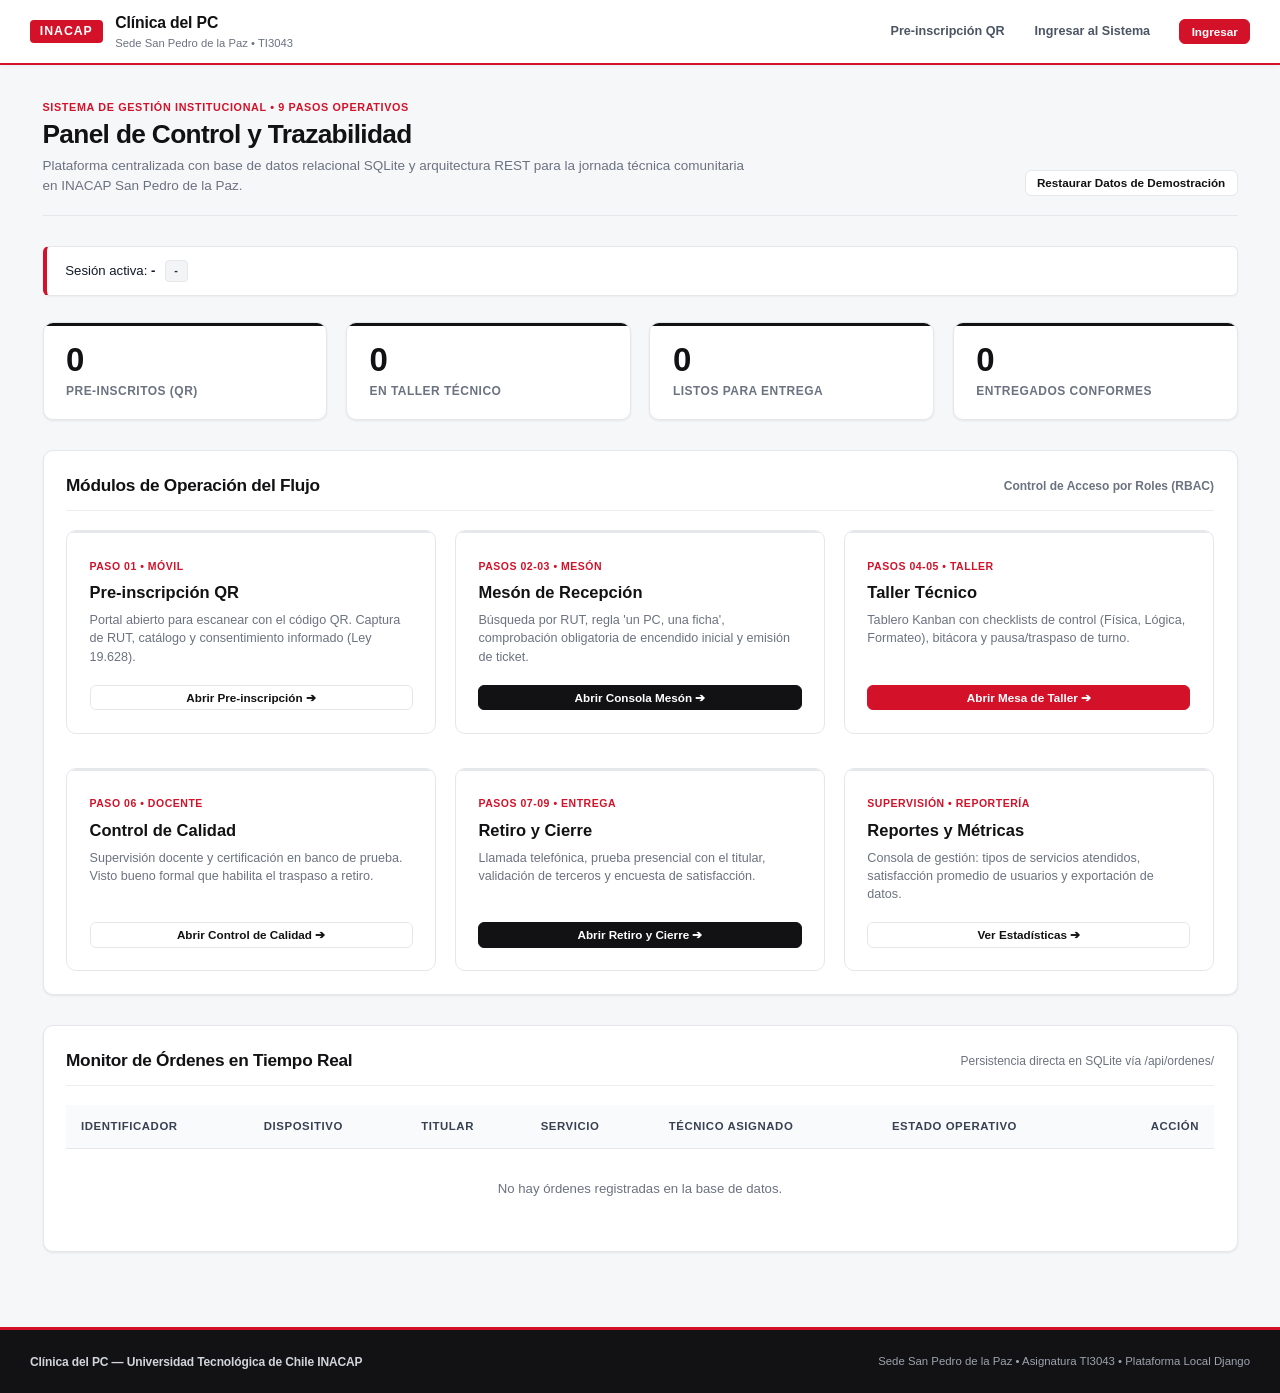
==== templates/index.html @ ba290621 "feat: commit inicial del proyecto Clinica del PC Django" ====
<!DOCTYPE html>
<html lang="es">
<head>
  <meta charset="UTF-8">
  <meta name="viewport" content="width=device-width, initial-scale=1.0">
  <title>Panel de Control — Clínica del PC INACAP</title>
  <link rel="stylesheet" href="/static/css/main.css">
  <link rel="stylesheet" href="/static/css/components.css">
</head>
<body>

  <div id="nav-placeholder"></div>

  <main class="main-content">
    <!-- Encabezado con información del sistema -->
    <div class="page-header">
      <div>
        <div class="step-indicator">Sistema de Gestión Institucional • 9 Pasos Operativos</div>
        <h1 class="page-title">
          Panel de Control y Trazabilidad
        </h1>
        <p class="page-subtitle">
          Plataforma centralizada con base de datos relacional SQLite y arquitectura REST para la jornada técnica comunitaria en INACAP San Pedro de la Paz.
        </p>
      </div>
      <div style="display: flex; gap: 0.65rem; align-items: center;">
        <button class="btn btn-outline btn-sm" onclick="restaurarDatosSemilla()">
          Restaurar Datos de Demostración
        </button>
      </div>
    </div>

    <!-- Banner informativo del perfil conectado -->
    <div id="banner-perfil" style="background: #FFFFFF; border: 1px solid var(--border-card); border-left: 4px solid var(--inacap-rojo); border-radius: var(--radius-sm); padding: 0.85rem 1.25rem; margin-bottom: 1.75rem; display: flex; justify-content: space-between; align-items: center; flex-wrap: wrap; gap: 0.75rem; box-shadow: var(--shadow-subtle);">
      <div style="font-size: 0.88rem; color: var(--text-main);">
        <span>Sesión activa: <strong id="perfil-nombre">-</strong></span>
        <span class="badge" id="perfil-rol-badge" style="margin-left: 0.4rem; text-transform: uppercase; font-size: 0.72rem; letter-spacing: 0.04em;">-</span>
      </div>
      <div style="font-size: 0.82rem; color: var(--gris-medio);" id="perfil-alcance">
        <!-- Detalle dinámico -->
      </div>
    </div>

    <!-- Indicadores Principales en Tiempo Real desde SQLite -->
    <div class="grid-4" id="stats-container">
      <div class="stat-card">
        <div>
          <div class="stat-val" id="stat-pre">0</div>
          <div class="stat-label">Pre-inscritos (QR)</div>
        </div>
      </div>
      <div class="stat-card">
        <div>
          <div class="stat-val" id="stat-tal">0</div>
          <div class="stat-label">En Taller Técnico</div>
        </div>
      </div>
      <div class="stat-card">
        <div>
          <div class="stat-val" id="stat-lis">0</div>
          <div class="stat-label">Listos para Entrega</div>
        </div>
      </div>
      <div class="stat-card">
        <div>
          <div class="stat-val" id="stat-ent">0</div>
          <div class="stat-label">Entregados Conformes</div>
        </div>
      </div>
    </div>

    <!-- Módulos de Operación Filtrados por Perfil -->
    <div class="card" style="margin-top: 2rem;">
      <div class="card-header">
        <h2 class="card-title">Módulos de Operación del Flujo</h2>
        <span style="font-size: 0.8rem; color: var(--gris-medio); font-weight: 600;">Control de Acceso por Roles (RBAC)</span>
      </div>
      
      <div class="grid-3" id="modulos-grid">
        <!-- 1. Propietario (Público) -->
        <div class="card-modulo" id="mod-pre">
          <div>
            <span class="modulo-paso-badge">Paso 01 • Móvil</span>
            <h3 style="font-size: 1.1rem; font-weight: 800; color: var(--inacap-negro); margin-bottom: 0.4rem;">Pre-inscripción QR</h3>
            <p style="font-size: 0.84rem; color: var(--gris-medio); margin-bottom: 1.25rem; line-height: 1.45;">Portal abierto para escanear con el código QR. Captura de RUT, catálogo y consentimiento informado (Ley 19.628).</p>
          </div>
          <a href="/preinscripcion/" class="btn btn-outline btn-sm btn-block">Abrir Pre-inscripción ➔</a>
        </div>

        <!-- 2. Mesón de Recepción -->
        <div class="card-modulo" id="mod-rec">
          <div>
            <span class="modulo-paso-badge">Pasos 02-03 • Mesón</span>
            <h3 style="font-size: 1.1rem; font-weight: 800; color: var(--inacap-negro); margin-bottom: 0.4rem;">Mesón de Recepción</h3>
            <p style="font-size: 0.84rem; color: var(--gris-medio); margin-bottom: 1.25rem; line-height: 1.45;">Búsqueda por RUT, regla 'un PC, una ficha', comprobación obligatoria de encendido inicial y emisión de ticket.</p>
          </div>
          <div id="btn-container-rec">
            <a href="/recepcion/" class="btn btn-secondary btn-sm btn-block">Abrir Consola Mesón ➔</a>
          </div>
        </div>

        <!-- 3. Taller Técnico -->
        <div class="card-modulo" id="mod-tal">
          <div>
            <span class="modulo-paso-badge">Pasos 04-05 • Taller</span>
            <h3 style="font-size: 1.1rem; font-weight: 800; color: var(--inacap-negro); margin-bottom: 0.4rem;">Taller Técnico</h3>
            <p style="font-size: 0.84rem; color: var(--gris-medio); margin-bottom: 1.25rem; line-height: 1.45;">Tablero Kanban con checklists de control (Física, Lógica, Formateo), bitácora y pausa/traspaso de turno.</p>
          </div>
          <div id="btn-container-tal">
            <a href="/taller/" class="btn btn-primary btn-sm btn-block">Abrir Mesa de Taller ➔</a>
          </div>
        </div>

        <!-- 4. V°B° Calidad -->
        <div class="card-modulo" id="mod-qc" style="margin-top: 1rem;">
          <div>
            <span class="modulo-paso-badge">Paso 06 • Docente</span>
            <h3 style="font-size: 1.1rem; font-weight: 800; color: var(--inacap-negro); margin-bottom: 0.4rem;">Control de Calidad</h3>
            <p style="font-size: 0.84rem; color: var(--gris-medio); margin-bottom: 1.25rem; line-height: 1.45;">Supervisión docente y certificación en banco de prueba. Visto bueno formal que habilita el traspaso a retiro.</p>
          </div>
          <div id="btn-container-qc">
            <a href="/control-calidad/" class="btn btn-outline btn-sm btn-block">Abrir Control de Calidad ➔</a>
          </div>
        </div>

        <!-- 5. Retiro y Cierre -->
        <div class="card-modulo" id="mod-ent" style="margin-top: 1rem;">
          <div>
            <span class="modulo-paso-badge">Pasos 07-09 • Entrega</span>
            <h3 style="font-size: 1.1rem; font-weight: 800; color: var(--inacap-negro); margin-bottom: 0.4rem;">Retiro y Cierre</h3>
            <p style="font-size: 0.84rem; color: var(--gris-medio); margin-bottom: 1.25rem; line-height: 1.45;">Llamada telefónica, prueba presencial con el titular, validación de terceros y encuesta de satisfacción.</p>
          </div>
          <div id="btn-container-ent">
            <a href="/entrega/" class="btn btn-secondary btn-sm btn-block">Abrir Retiro y Cierre ➔</a>
          </div>
        </div>

        <!-- 6. Métricas -->
        <div class="card-modulo" id="mod-met" style="margin-top: 1rem;">
          <div>
            <span class="modulo-paso-badge">Supervisión • Reportería</span>
            <h3 style="font-size: 1.1rem; font-weight: 800; color: var(--inacap-negro); margin-bottom: 0.4rem;">Reportes y Métricas</h3>
            <p style="font-size: 0.84rem; color: var(--gris-medio); margin-bottom: 1.25rem; line-height: 1.45;">Consola de gestión: tipos de servicios atendidos, satisfacción promedio de usuarios y exportación de datos.</p>
          </div>
          <div id="btn-container-met">
            <a href="/metricas/" class="btn btn-outline btn-sm btn-block">Ver Estadísticas ➔</a>
          </div>
        </div>
      </div>
    </div>

    <!-- Monitor de Órdenes en Tiempo Real -->
    <div class="card" style="margin-top: 2rem;">
      <div class="card-header">
        <h2 class="card-title">Monitor de Órdenes en Tiempo Real</h2>
        <span style="font-size: 0.8rem; color: var(--gris-medio); font-weight: 500;">Persistencia directa en SQLite vía /api/ordenes/</span>
      </div>
      <div class="table-responsive">
        <table class="table">
          <thead>
            <tr>
              <th>Identificador</th>
              <th>Dispositivo</th>
              <th>Titular</th>
              <th>Servicio</th>
              <th>Técnico Asignado</th>
              <th>Estado Operativo</th>
              <th style="text-align: right;">Acción</th>
            </tr>
          </thead>
          <tbody id="ordenes-tbody">
            <tr>
              <td colspan="7" style="text-align:center; padding: 2rem; color: var(--gris-medio);">Cargando órdenes desde la base de datos...</td>
            </tr>
          </tbody>
        </table>
      </div>
    </div>
  </main>

  <div id="footer-placeholder"></div>

  <!-- Scripts del sistema -->
  <script src="/static/js/api_cliente.js"></script>
  <script src="/static/js/app.js"></script>
  <script>
    document.getElementById('nav-placeholder').innerHTML = AppUtils.renderHeader('dashboard');
    document.getElementById('footer-placeholder').innerHTML = AppUtils.renderFooter();

    function aplicarPermisosVisualesEnDashboard(usuario) {
      if (!usuario) return;
      const rol = usuario.rol;

      document.getElementById('perfil-nombre').textContent = usuario.nombre_completo || usuario.nombre_usuario;
      document.getElementById('perfil-rol-badge').textContent = rol;

      const descripcionesAlcance = {
        'admin': 'Acceso Total: Puedes operar y supervisar todos los módulos del sistema.',
        'docente': 'Acceso Docente: Autorizado para Control de Calidad (V°B°), Métricas y Supervisión de Taller.',
        'recepcion': 'Acceso Mesón: Autorizado para Admisión (Pasos 2-3) y Entrega Conforme (Pasos 7-9).',
        'tecnico': 'Acceso Técnico: Autorizado para Mesa de Taller, Checklists y Bitácora (Pasos 4-5).'
      };
      document.getElementById('perfil-alcance').textContent = descripcionesAlcance[rol] || '';

      if (rol !== 'admin') {
        if (rol === 'recepcion') {
          bloquearModulo('mod-tal', 'btn-container-tal', 'Requiere Rol Técnico / Docente');
          bloquearModulo('mod-qc', 'btn-container-qc', 'Requiere Rol Docente');
          bloquearModulo('mod-met', 'btn-container-met', 'Requiere Rol Docente');
        } else if (rol === 'docente') {
          bloquearModulo('mod-rec', 'btn-container-rec', 'Exclusivo Mesón de Recepción');
          bloquearModulo('mod-ent', 'btn-container-ent', 'Exclusivo Mesón de Recepción');
        }
      }
    }

    function bloquearModulo(cardId, btnContainerId, textoMotivo) {
      const card = document.getElementById(cardId);
      const container = document.getElementById(btnContainerId);
      if (card) card.classList.add('bloqueado');
      if (container) {
        container.innerHTML = `<button class="btn btn-sm btn-block" disabled style="background:#EEEEF1; color:#9CA3AF; border-color:#E5E7EB; cursor:not-allowed;">${textoMotivo}</button>`;
      }
    }

    async function renderDashboard() {
      try {
        const usuarioSesion = AppUtils.getUsuarioEnSesion();
        if (usuarioSesion) {
          aplicarPermisosVisualesEnDashboard(usuarioSesion);
        } else {
          const res = await ClinicaAPI.getUsuarioActual();
          if (res.autenticado) {
            AppUtils.guardarUsuarioEnSesion(res.usuario);
            aplicarPermisosVisualesEnDashboard(res.usuario);
          }
        }

        const metricas = await ClinicaAPI.getMetricas();
        document.getElementById('stat-pre').textContent = metricas.preinscrito || 0;
        document.getElementById('stat-tal').textContent = metricas.enTaller || 0;
        document.getElementById('stat-lis').textContent = metricas.listo || 0;
        document.getElementById('stat-ent').textContent = metricas.entregado || 0;

        const ordenes = await ClinicaAPI.getOrdenes();
        const tbody = document.getElementById('ordenes-tbody');
        tbody.innerHTML = '';

        if (!ordenes || ordenes.length === 0) {
          tbody.innerHTML = '<tr><td colspan="7" style="text-align:center; color:var(--gris-medio); padding:2rem 0;">No hay órdenes registradas en la base de datos.</td></tr>';
          return;
        }

        const usuario = AppUtils.getUsuarioEnSesion();
        const rol = usuario ? usuario.rol : 'publico';

        ordenes.forEach(o => {
          const tr = document.createElement('tr');
          const urlGestionar = getRedirectUrlPorRol(o.estado, rol);

          tr.innerHTML = `
            <td><span class="kanban-code">${o.etiquetaTaller || ('#' + o.idOrden)}</span></td>
            <td><strong>${o.dispositivo.tipo || 'Equipo'}</strong> ${o.dispositivo.marca || ''} <span style="color:var(--gris-medio);">${o.dispositivo.modelo || ''}</span></td>
            <td>${o.propietario.nombre || 'Sin registrar'}<br><small style="color:var(--gris-medio);">${o.propietario.telefono || ''}</small></td>
            <td><span style="font-weight:700;">${o.tipoServicio}</span></td>
            <td>${o.tecnicoAsignado || '<em style="color:var(--gris-medio);">Por asignar</em>'}</td>
            <td>${AppUtils.getStatusBadge(o.estado)}</td>
            <td style="text-align: right;">
              <a href="${urlGestionar}" class="btn btn-outline btn-sm">Abrir ➔</a>
            </td>
          `;
          tbody.appendChild(tr);
        });
      } catch (error) {
        console.error('Error al cargar dashboard:', error);
      }
    }

    function getRedirectUrlPorRol(estado, rol) {
      if (rol === 'admin') {
        if (estado === 'Preinscrito') return '/recepcion/';
        if (['Recepcionado', 'En Taller', 'Pausado'].includes(estado)) return '/taller/';
        if (estado === 'Listo para Entrega') return '/control-calidad/';
        return '/entrega/';
      } else if (rol === 'docente') {
        if (estado === 'Listo para Entrega' || estado === 'En Taller') return '/control-calidad/';
        return '/taller/';
      } else if (rol === 'recepcion') {
        if (estado === 'Listo para Entrega' || estado === 'Entregado Conforme') return '/entrega/';
        return '/recepcion/';
      }
      return '/taller/';
    }

    async function restaurarDatosSemilla() {
      if (confirm('¿Deseas restaurar la base de datos local con los datos de prueba iniciales?')) {
        try {
          await ClinicaAPI.resetDB();
          AppUtils.showToast('Base de datos restaurada con éxito.', 'success');
          renderDashboard();
        } catch (e) {
          AppUtils.showToast('Error al restaurar datos', 'danger');
        }
      }
    }

    renderDashboard();
  </script>
</body>
</html>
---- static/css/main.css ----
/* ==============================================================================
   CLÍNICA DEL PC — IDENTIDAD INSTITUCIONAL INACAP (ROJO, BLANCO Y NEGRO)
   Diseño elegante, sobrio y corporativo.
   Paleta cromática: Rojo institucional INACAP (#D3122A), Negro Profundo (#121214)
   y Blanco Puro (#FFFFFF), con neutros grises para una lectura descansada y limpia.
   ============================================================================== */

:root {
  /* 1. Colores Principales Institucionales INACAP */
  --inacap-rojo: #D3122A;
  --inacap-rojo-hover: #B50E23;
  --inacap-rojo-oscuro: #8C0A1B;
  --inacap-rojo-sutil: rgba(211, 18, 42, 0.06);
  --inacap-rojo-borde: rgba(211, 18, 42, 0.22);

  --inacap-negro: #121214;
  --inacap-negro-suave: #1F2024;
  --inacap-carbon: #2B2D33;

  --inacap-blanco: #FFFFFF;
  --inacap-fondo: #F6F7F9;
  --inacap-tarjeta: #FFFFFF;

  /* 2. Escala de Grises Neutros */
  --gris-oscuro: #374151;
  --gris-medio: #6B7280;
  --gris-claro: #9CA3AF;
  --gris-borde: #E5E7EB;
  --gris-borde-fino: #EEEEF1;
  --gris-fondo-suave: #F3F4F6;

  /* 3. Variables de Compatibilidad para el Proyecto */
  --primary: var(--inacap-rojo);
  --primary-hover: var(--inacap-rojo-hover);
  --primary-light: var(--inacap-rojo-sutil);
  --primary-border: var(--inacap-rojo-borde);

  --bg-canvas: var(--inacap-fondo);
  --bg-card: var(--inacap-blanco);
  --bg-card-hover: #FFFFFF;
  --bg-subtle: #FAFAFB;
  --bg-dark: var(--inacap-negro);

  --text-main: #111827;
  --text-secondary: #4B5563;
  --text-tertiary: #6B7280;
  --text-muted: #9CA3AF;
  --text-inverse: #FFFFFF;

  --border-subtle: #EEEEF1;
  --border-card: #E5E7EB;
  --border-focus: var(--inacap-rojo);

  /* Sombras sobrias y sutiles (sin saturación de color) */
  --shadow-subtle: 0 1px 2px rgba(0, 0, 0, 0.04);
  --shadow-card: 0 1px 3px rgba(0, 0, 0, 0.05), 0 1px 2px rgba(0, 0, 0, 0.03);
  --shadow-card-hover: 0 4px 12px rgba(0, 0, 0, 0.08);
  --shadow-modal: 0 20px 40px rgba(0, 0, 0, 0.16);

  /* Radios de curvatura uniformes y modernos */
  --radius-sm: 6px;
  --radius-md: 10px;
  --radius-lg: 14px;
  --radius-pill: 9999px;

  /* Estados operativos sobrios (estilo INACAP monocromático con acento) */
  --status-pre: #2563EB;
  --status-rec: #4F46E5;
  --status-tal: #D97706;
  --status-pau: #EA580C;
  --status-lis: #059669;
  --status-ent: #111827;
  --status-cus: #6B7280;
}

/* ==============================================================================
   Reset & Estilos Base
   ============================================================================== */
*, *::before, *::after {
  box-sizing: border-box;
  margin: 0;
  padding: 0;
}

html {
  font-size: 15px;
  -webkit-font-smoothing: antialiased;
  -moz-osx-font-smoothing: grayscale;
}

body {
  font-family: -apple-system, BlinkMacSystemFont, "Segoe UI", Roboto, "Helvetica Neue", Arial, sans-serif;
  background-color: var(--bg-canvas);
  color: var(--text-main);
  line-height: 1.5;
  min-height: 100vh;
  display: flex;
  flex-direction: column;
}

/* ==============================================================================
   Barra Superior de Navegación (TopBar Institucional INACAP)
   ============================================================================== */
.topbar {
  background-color: var(--inacap-blanco);
  border-bottom: 2px solid var(--inacap-rojo);
  box-shadow: 0 2px 4px rgba(0, 0, 0, 0.04);
  position: sticky;
  top: 0;
  z-index: 100;
  display: flex;
  justify-content: space-between;
  align-items: center;
  padding: 0.75rem 2rem;
}

.brand {
  display: flex;
  align-items: center;
  gap: 0.85rem;
  text-decoration: none;
}

.brand-badge {
  background: var(--inacap-rojo);
  color: #FFFFFF;
  font-weight: 900;
  font-size: 0.82rem;
  letter-spacing: 0.08em;
  padding: 0.35rem 0.65rem;
  border-radius: 4px;
  display: inline-block;
  line-height: 1;
}

.brand-title {
  font-size: 1.05rem;
  font-weight: 800;
  color: var(--inacap-negro);
  letter-spacing: -0.01em;
  display: block;
}

.brand-subtitle {
  font-size: 0.75rem;
  color: var(--gris-medio);
  font-weight: 500;
  display: block;
}

.nav-links {
  display: flex;
  align-items: center;
  gap: 0.4rem;
  list-style: none;
}

.nav-item a {
  display: inline-block;
  color: var(--text-secondary);
  font-weight: 600;
  font-size: 0.84rem;
  padding: 0.45rem 0.8rem;
  border-radius: var(--radius-sm);
  text-decoration: none;
  transition: all 0.15s ease;
}

.nav-item a:hover {
  color: var(--inacap-rojo);
  background-color: var(--inacap-rojo-sutil);
}

.nav-item a.active {
  color: #FFFFFF;
  background-color: var(--inacap-negro);
}

/* ==============================================================================
   Layout & Contenedores
   ============================================================================== */
.main-content {
  flex: 1;
  max-width: 1240px;
  width: 100%;
  margin: 0 auto;
  padding: 2rem 1.5rem 3.5rem;
}

.page-header {
  margin-bottom: 2rem;
  display: flex;
  justify-content: space-between;
  align-items: flex-end;
  flex-wrap: wrap;
  gap: 1rem;
  padding-bottom: 1.25rem;
  border-bottom: 1px solid var(--border-card);
}

.step-indicator {
  display: inline-block;
  font-size: 0.72rem;
  font-weight: 700;
  color: var(--inacap-rojo);
  letter-spacing: 0.06em;
  text-transform: uppercase;
  margin-bottom: 0.25rem;
}

.page-title {
  font-size: 1.75rem;
  font-weight: 800;
  color: var(--inacap-negro);
  letter-spacing: -0.025em;
  line-height: 1.2;
}

.page-subtitle {
  font-size: 0.9rem;
  color: var(--gris-medio);
  margin-top: 0.35rem;
  max-width: 720px;
}

/* Grillas */
.grid-2 {
  display: grid;
  grid-template-columns: repeat(2, 1fr);
  gap: 1.5rem;
}

.grid-3 {
  display: grid;
  grid-template-columns: repeat(3, 1fr);
  gap: 1.25rem;
}

.grid-4 {
  display: grid;
  grid-template-columns: repeat(4, 1fr);
  gap: 1.25rem;
}

@media (max-width: 960px) {
  .grid-4 { grid-template-columns: repeat(2, 1fr); }
  .grid-3 { grid-template-columns: repeat(1, 1fr); }
  .grid-2 { grid-template-columns: repeat(1, 1fr); }
}

@media (max-width: 600px) {
  .grid-4 { grid-template-columns: repeat(1, 1fr); }
  .topbar { flex-direction: column; align-items: flex-start; gap: 0.75rem; padding: 1rem; }
  .nav-links { flex-wrap: wrap; }
}

/* ==============================================================================
   Tarjetas de Estadísticas (Elegantes y Sobrias)
   ============================================================================== */
.stat-card {
  background: var(--inacap-blanco);
  border: 1px solid var(--border-card);
  border-radius: var(--radius-md);
  padding: 1.25rem 1.5rem;
  box-shadow: var(--shadow-card);
  display: flex;
  flex-direction: column;
  justify-content: space-between;
  position: relative;
  overflow: hidden;
}

.stat-card::before {
  content: '';
  position: absolute;
  top: 0;
  left: 0;
  right: 0;
  height: 3px;
  background: var(--inacap-negro);
}

.stat-card:hover::before {
  background: var(--inacap-rojo);
}

.stat-val {
  font-size: 2.2rem;
  font-weight: 800;
  color: var(--inacap-negro);
  letter-spacing: -0.03em;
  line-height: 1.1;
  margin-bottom: 0.25rem;
}

.stat-label {
  font-size: 0.8rem;
  font-weight: 600;
  color: var(--gris-medio);
  text-transform: uppercase;
  letter-spacing: 0.04em;
}

/* ==============================================================================
   Pie de Página Institucional INACAP
   ============================================================================== */
.footer {
  background-color: var(--inacap-negro);
  color: #D1D5DB;
  padding: 1.5rem 2rem;
  font-size: 0.8rem;
  border-top: 3px solid var(--inacap-rojo);
  margin-top: auto;
}

.footer a {
  color: #FFFFFF;
  text-decoration: none;
}
---- static/css/components.css ----
/* ==============================================================================
   COMPONENTES UI — ESTILO INSTITUCIONAL INACAP (ROJO, BLANCO Y NEGRO)
   Botones, Tarjetas, Tablas, Badges, Formularios, Modales y Tablero Kanban.
   Sobrio, minimalista, sin sobrecarga de colores estridentes ni emojis.
   ============================================================================== */

/* ==============================================================================
   1. BOTONES INSTITUCIONALES
   ============================================================================== */
.btn {
  display: inline-flex;
  align-items: center;
  justify-content: center;
  gap: 0.5rem;
  font-family: inherit;
  font-size: 0.88rem;
  font-weight: 600;
  line-height: 1;
  padding: 0.65rem 1.15rem;
  border-radius: var(--radius-sm);
  border: 1px solid transparent;
  cursor: pointer;
  text-decoration: none;
  transition: all 0.15s ease-in-out;
  white-space: nowrap;
}

.btn:active {
  transform: translateY(1px);
}

.btn:disabled {
  opacity: 0.6;
  cursor: not-allowed;
  pointer-events: none;
}

/* Botón Primario: Rojo INACAP */
.btn-primary {
  background-color: var(--inacap-rojo);
  color: #FFFFFF;
  border-color: var(--inacap-rojo);
}
.btn-primary:hover {
  background-color: var(--inacap-rojo-hover);
  border-color: var(--inacap-rojo-hover);
  color: #FFFFFF;
}

/* Botón Secundario: Negro Institucional */
.btn-secondary {
  background-color: var(--inacap-negro);
  color: #FFFFFF;
  border-color: var(--inacap-negro);
}
.btn-secondary:hover {
  background-color: var(--inacap-carbon);
  border-color: var(--inacap-carbon);
  color: #FFFFFF;
}

/* Botón Outline: Borde sobrio */
.btn-outline {
  background-color: #FFFFFF;
  color: var(--inacap-negro);
  border-color: var(--gris-borde);
}
.btn-outline:hover {
  background-color: var(--gris-fondo-suave);
  border-color: var(--gris-claro);
  color: var(--inacap-rojo);
}

/* Botón de Éxito / Acción Positiva: Oscuro sobrio */
.btn-success {
  background-color: #111827;
  color: #FFFFFF;
  border-color: #111827;
}
.btn-success:hover {
  background-color: var(--inacap-rojo);
  border-color: var(--inacap-rojo);
}

/* Botón de Advertencia / Pausa: Borde destacado */
.btn-warning {
  background-color: #FFFFFF;
  color: #92400E;
  border-color: #FCD34D;
}
.btn-warning:hover {
  background-color: #FEF3C7;
  border-color: #F59E0B;
}

/* Tamaños */
.btn-sm {
  padding: 0.4rem 0.75rem;
  font-size: 0.78rem;
}

.btn-block {
  width: 100%;
}

/* ==============================================================================
   2. TARJETAS (CARDS)
   ============================================================================== */
.card {
  background: #FFFFFF;
  border: 1px solid var(--border-card);
  border-radius: var(--radius-md);
  padding: 1.5rem;
  box-shadow: var(--shadow-card);
  margin-bottom: 1.5rem;
}

.card-header {
  display: flex;
  justify-content: space-between;
  align-items: center;
  flex-wrap: wrap;
  gap: 0.75rem;
  margin-bottom: 1.25rem;
  padding-bottom: 0.75rem;
  border-bottom: 1px solid var(--border-subtle);
}

.card-title {
  font-size: 1.15rem;
  font-weight: 700;
  color: var(--inacap-negro);
  letter-spacing: -0.015em;
  margin: 0;
}

/* Tarjeta de Módulo de Operación */
.card-modulo {
  background: #FFFFFF;
  border: 1px solid var(--border-card);
  border-radius: var(--radius-md);
  padding: 1.5rem;
  display: flex;
  flex-direction: column;
  justify-content: space-between;
  transition: border-color 0.15s ease, box-shadow 0.15s ease;
  position: relative;
  overflow: hidden;
}

.card-modulo::before {
  content: '';
  position: absolute;
  top: 0;
  left: 0;
  right: 0;
  height: 2px;
  background: var(--border-card);
  transition: background 0.15s ease;
}

.card-modulo:hover {
  border-color: var(--inacap-rojo-borde);
  box-shadow: var(--shadow-card-hover);
}

.card-modulo:hover::before {
  background: var(--inacap-rojo);
}

.card-modulo.bloqueado {
  background: #F9FAFB;
  opacity: 0.65;
  border-style: dashed;
}
.card-modulo.bloqueado:hover::before {
  background: var(--border-card);
}

.modulo-paso-badge {
  display: inline-block;
  font-size: 0.7rem;
  font-weight: 800;
  color: var(--inacap-rojo);
  letter-spacing: 0.05em;
  text-transform: uppercase;
  margin-bottom: 0.4rem;
}

/* ==============================================================================
   3. TABLAS DE DATOS
   ============================================================================== */
.table-responsive {
  width: 100%;
  overflow-x: auto;
}

.table {
  width: 100%;
  border-collapse: collapse;
  text-align: left;
  font-size: 0.88rem;
}

.table th {
  background-color: #F9FAFB;
  color: var(--gris-oscuro);
  font-weight: 700;
  font-size: 0.76rem;
  text-transform: uppercase;
  letter-spacing: 0.05em;
  padding: 0.85rem 1rem;
  border-bottom: 1px solid var(--border-card);
}

.table td {
  padding: 1rem;
  border-bottom: 1px solid var(--border-subtle);
  color: var(--text-main);
  vertical-align: middle;
}

.table tr:last-child td {
  border-bottom: none;
}

.table tbody tr:hover {
  background-color: #F9FAFB;
}

/* ==============================================================================
   4. FORMULARIOS
   ============================================================================== */
.form-group {
  margin-bottom: 1.25rem;
}

.form-label {
  display: block;
  font-size: 0.82rem;
  font-weight: 700;
  color: var(--inacap-negro);
  margin-bottom: 0.35rem;
}

.form-label.required::after {
  content: " *";
  color: var(--inacap-rojo);
}

.form-control {
  width: 100%;
  padding: 0.65rem 0.85rem;
  font-family: inherit;
  font-size: 0.9rem;
  color: var(--text-main);
  background-color: #FFFFFF;
  border: 1px solid #D1D5DB;
  border-radius: var(--radius-sm);
  transition: border-color 0.15s ease, box-shadow 0.15s ease;
  box-sizing: border-box;
}

.form-control:focus {
  outline: none;
  border-color: var(--inacap-rojo);
  box-shadow: 0 0 0 3px rgba(211, 18, 42, 0.12);
}

textarea.form-control {
  min-height: 80px;
  resize: vertical;
}

.form-help {
  font-size: 0.75rem;
  color: var(--gris-medio);
  margin-top: 0.3rem;
}

/* ==============================================================================
   5. BADGES Y ETIQUETAS DE ESTADO (SOBRIOS)
   ============================================================================== */
.badge {
  display: inline-flex;
  align-items: center;
  gap: 0.35rem;
  font-size: 0.74rem;
  font-weight: 700;
  padding: 0.25rem 0.55rem;
  border-radius: 4px;
  background-color: #F3F4F6;
  color: #1F2937;
  border: 1px solid #E5E7EB;
  line-height: 1.2;
}

.badge-preinscrito {
  background-color: #EFF6FF;
  border-color: #BFDBFE;
  color: #1D4ED8;
}

.badge-recepcionado {
  background-color: #F5F3FF;
  border-color: #DDD6FE;
  color: #6D28D9;
}

.badge-taller {
  background-color: #FFFBEB;
  border-color: #FDE68A;
  color: #B45309;
}

.badge-pausado {
  background-color: #FFF7ED;
  border-color: #FED7AA;
  color: #C2410C;
}

.badge-listo {
  background-color: #F0FDF4;
  border-color: #BBF7D0;
  color: #15803D;
}

.badge-entregado {
  background-color: #18181B;
  border-color: #18181B;
  color: #FFFFFF;
}

.badge-custodia {
  background-color: #F3F4F6;
  border-color: #D1D5DB;
  color: #4B5563;
}

/* Código de Taller Correlativo */
.kanban-code {
  font-family: ui-monospace, SFMono-Regular, Menlo, Monaco, Consolas, monospace;
  font-size: 0.8rem;
  font-weight: 700;
  color: var(--inacap-negro);
  background: #F4F4F5;
  border: 1px solid #E4E4E7;
  padding: 0.2rem 0.5rem;
  border-radius: 4px;
}

/* ==============================================================================
   6. TABLERO KANBAN (TALLER TÉCNICO)
   ============================================================================== */
.kanban-board {
  display: grid;
  grid-template-columns: repeat(3, 1fr);
  gap: 1.25rem;
  align-items: flex-start;
}

@media (max-width: 900px) {
  .kanban-board {
    grid-template-columns: 1fr;
  }
}

.kanban-col {
  background: #FFFFFF;
  border: 1px solid var(--border-card);
  border-radius: var(--radius-md);
  padding: 1rem;
  box-shadow: var(--shadow-subtle);
}

.kanban-col-header {
  display: flex;
  justify-content: space-between;
  align-items: center;
  padding-bottom: 0.75rem;
  margin-bottom: 0.85rem;
  border-bottom: 2px solid var(--inacap-negro);
}

.kanban-col-title {
  font-size: 0.92rem;
  font-weight: 800;
  color: var(--inacap-negro);
}

.kanban-counter {
  background: var(--inacap-negro);
  color: #FFFFFF;
  font-size: 0.74rem;
  font-weight: 800;
  padding: 0.2rem 0.5rem;
  border-radius: 999px;
}

.kanban-cards {
  display: flex;
  flex-direction: column;
  gap: 0.75rem;
  min-height: 250px;
}

.kanban-card {
  background: #FFFFFF;
  border: 1px solid var(--border-card);
  border-radius: var(--radius-sm);
  padding: 1rem;
  box-shadow: 0 1px 2px rgba(0,0,0,0.04);
  cursor: pointer;
  transition: all 0.15s ease;
}

.kanban-card:hover {
  border-color: var(--inacap-rojo);
  box-shadow: 0 3px 8px rgba(0,0,0,0.08);
}

.kanban-card-header {
  display: flex;
  justify-content: space-between;
  align-items: center;
  margin-bottom: 0.4rem;
}

.kanban-card-title {
  font-size: 0.95rem;
  font-weight: 700;
  color: var(--inacap-negro);
  margin-bottom: 0.35rem;
}

.kanban-card-meta {
  font-size: 0.8rem;
  color: var(--gris-medio);
  line-height: 1.45;
}

/* ==============================================================================
   7. CHECKLISTS DE TALLER
   ============================================================================== */
.checklist-item {
  display: flex;
  justify-content: space-between;
  align-items: center;
  padding: 0.65rem 0.75rem;
  background: #FFFFFF;
  border: 1px solid var(--border-subtle);
  border-radius: var(--radius-sm);
  margin-bottom: 0.4rem;
  font-size: 0.85rem;
}

.checklist-actions {
  display: flex;
  gap: 0.35rem;
}

.btn-chk {
  background: #F3F4F6;
  border: 1px solid #D1D5DB;
  color: #4B5563;
  padding: 0.25rem 0.6rem;
  border-radius: 4px;
  font-size: 0.74rem;
  font-weight: 700;
  cursor: pointer;
  transition: all 0.1s ease;
}

.btn-chk.active-ok {
  background: var(--inacap-negro);
  border-color: var(--inacap-negro);
  color: #FFFFFF;
}

.btn-chk.active-nok {
  background: var(--inacap-rojo);
  border-color: var(--inacap-rojo);
  color: #FFFFFF;
}

.btn-chk.active-na {
  background: #6B7280;
  border-color: #6B7280;
  color: #FFFFFF;
}

/* ==============================================================================
   8. MODALES
   ============================================================================== */
.modal-overlay {
  position: fixed;
  top: 0;
  left: 0;
  right: 0;
  bottom: 0;
  background-color: rgba(18, 18, 20, 0.65);
  display: none;
  align-items: center;
  justify-content: center;
  z-index: 1000;
  padding: 1rem;
}

.modal-overlay.active {
  display: flex;
}

.modal-content {
  background: #FFFFFF;
  border-radius: var(--radius-md);
  width: 100%;
  max-width: 650px;
  max-height: 90vh;
  overflow-y: auto;
  padding: 1.75rem;
  box-shadow: var(--shadow-modal);
  border: 1px solid var(--border-card);
}

.modal-header {
  display: flex;
  justify-content: space-between;
  align-items: flex-start;
  margin-bottom: 1.25rem;
  padding-bottom: 0.75rem;
  border-bottom: 1px solid var(--border-subtle);
}

.modal-title {
  font-size: 1.25rem;
  font-weight: 800;
  color: var(--inacap-negro);
  margin: 0;
}

.modal-close {
  background: none;
  border: none;
  font-size: 1.5rem;
  color: var(--gris-medio);
  cursor: pointer;
  padding: 0 0.25rem;
}
.modal-close:hover {
  color: var(--inacap-rojo);
}

.modal-footer {
  margin-top: 1.5rem;
  padding-top: 1rem;
  border-top: 1px solid var(--border-subtle);
}

/* ==============================================================================
   9. ESTRELLAS DE SATISFACCIÓN
   ============================================================================== */
.star-rating {
  display: flex;
  gap: 0.35rem;
  font-size: 1.6rem;
  color: #D1D5DB;
  cursor: pointer;
}

.star-rating .star.active {
  color: var(--inacap-rojo);
}
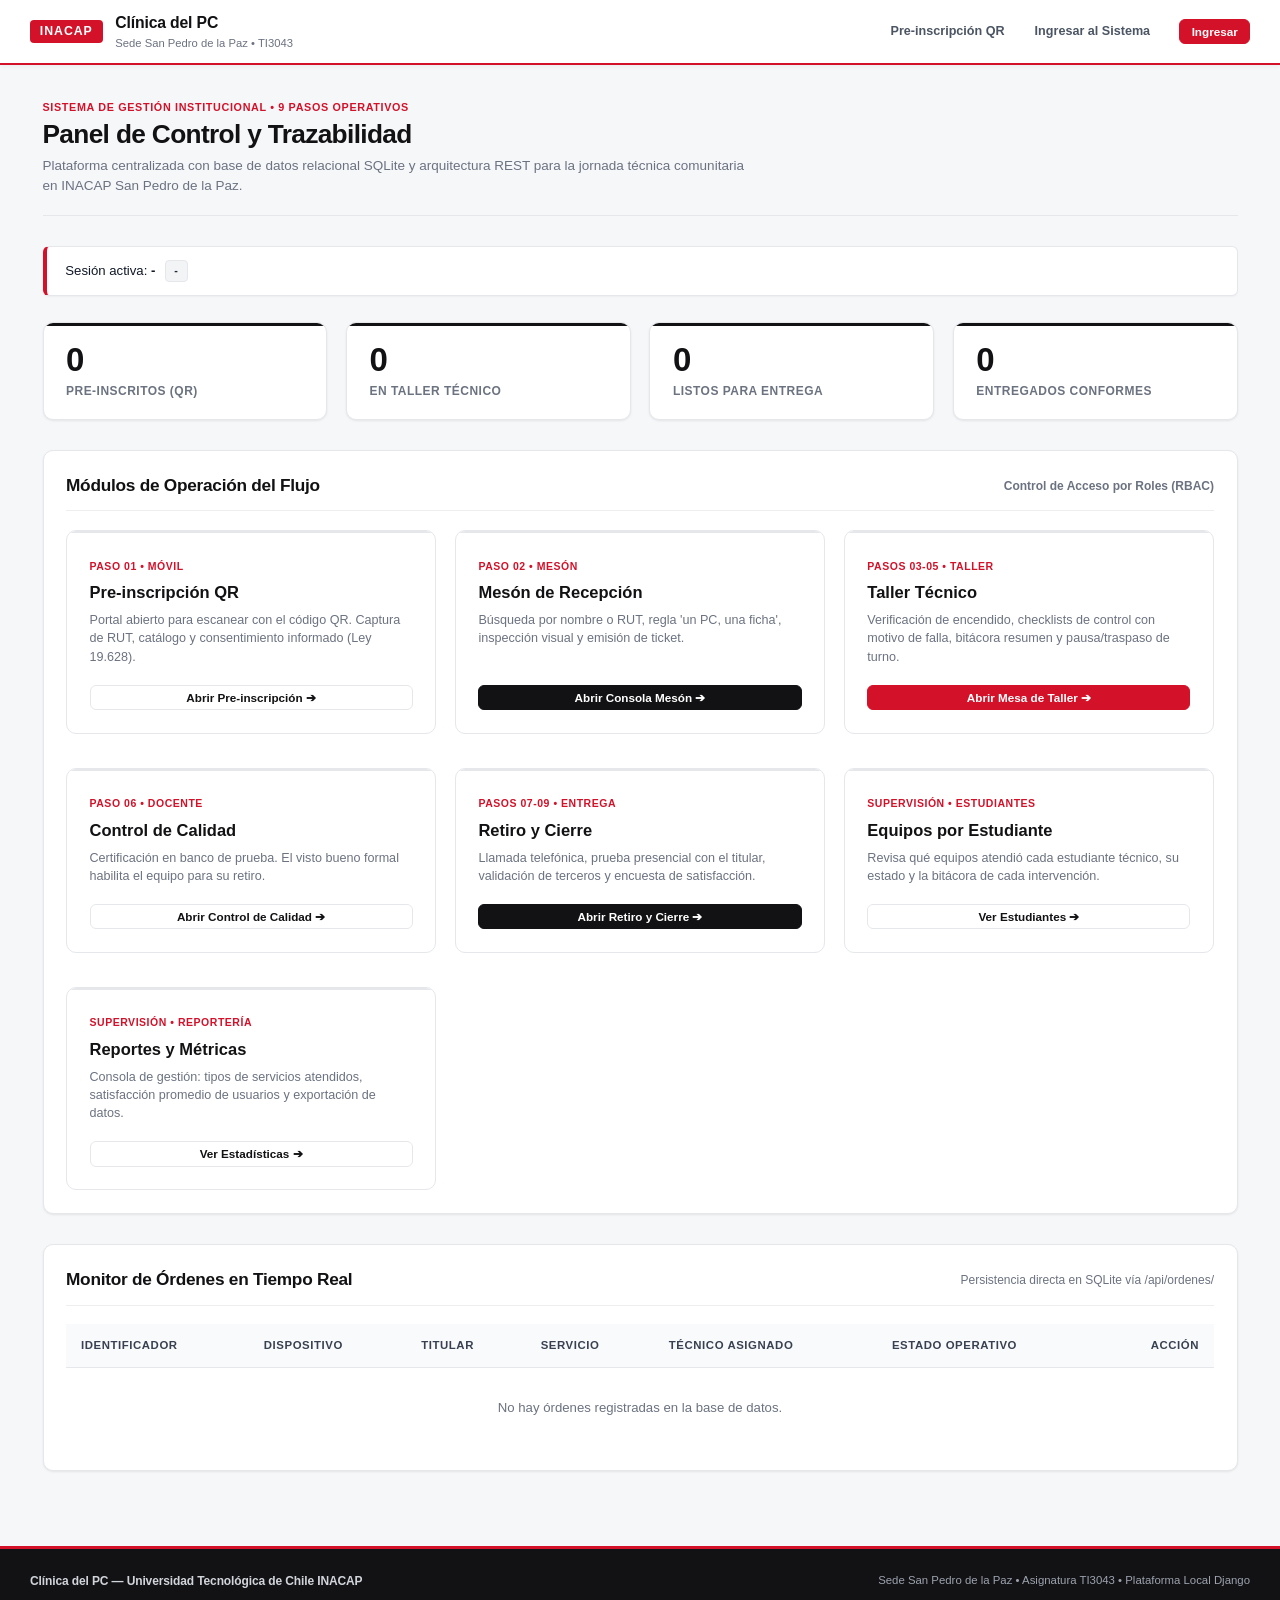
==== commit d6af340d: "feat: carga masiva por CSV, multiples servicios y mejoras por perfil - Administracion (admin): carga" ====
--- a/templates/index.html
+++ b/templates/index.html
@@ -24,7 +24,7 @@
         </p>
       </div>
       <div style="display: flex; gap: 0.65rem; align-items: center;">
-        <button class="btn btn-outline btn-sm" onclick="restaurarDatosSemilla()">
+        <button class="btn btn-outline btn-sm" id="btn-restaurar" style="display:none;" onclick="restaurarDatosSemilla()">
           Restaurar Datos de Demostración
         </button>
       </div>
@@ -72,8 +72,8 @@
     <!-- Módulos de Operación Filtrados por Perfil -->
     <div class="card" style="margin-top: 2rem;">
       <div class="card-header">
-        <h2 class="card-title">Módulos de Operación del Flujo</h2>
-        <span style="font-size: 0.8rem; color: var(--gris-medio); font-weight: 600;">Control de Acceso por Roles (RBAC)</span>
+        <h2 class="card-title" id="titulo-modulos">Módulos de Operación del Flujo</h2>
+        <span style="font-size: 0.8rem; color: var(--gris-medio); font-weight: 600;" id="subtitulo-modulos">Control de Acceso por Roles (RBAC)</span>
       </div>
       
       <div class="grid-3" id="modulos-grid">
@@ -90,9 +90,9 @@
         <!-- 2. Mesón de Recepción -->
         <div class="card-modulo" id="mod-rec">
           <div>
-            <span class="modulo-paso-badge">Pasos 02-03 • Mesón</span>
+            <span class="modulo-paso-badge">Paso 02 • Mesón</span>
             <h3 style="font-size: 1.1rem; font-weight: 800; color: var(--inacap-negro); margin-bottom: 0.4rem;">Mesón de Recepción</h3>
-            <p style="font-size: 0.84rem; color: var(--gris-medio); margin-bottom: 1.25rem; line-height: 1.45;">Búsqueda por RUT, regla 'un PC, una ficha', comprobación obligatoria de encendido inicial y emisión de ticket.</p>
+            <p style="font-size: 0.84rem; color: var(--gris-medio); margin-bottom: 1.25rem; line-height: 1.45;">Búsqueda por nombre o RUT, regla 'un PC, una ficha', inspección visual y emisión de ticket.</p>
           </div>
           <div id="btn-container-rec">
             <a href="/recepcion/" class="btn btn-secondary btn-sm btn-block">Abrir Consola Mesón ➔</a>
@@ -102,9 +102,9 @@
         <!-- 3. Taller Técnico -->
         <div class="card-modulo" id="mod-tal">
           <div>
-            <span class="modulo-paso-badge">Pasos 04-05 • Taller</span>
+            <span class="modulo-paso-badge">Pasos 03-05 • Taller</span>
             <h3 style="font-size: 1.1rem; font-weight: 800; color: var(--inacap-negro); margin-bottom: 0.4rem;">Taller Técnico</h3>
-            <p style="font-size: 0.84rem; color: var(--gris-medio); margin-bottom: 1.25rem; line-height: 1.45;">Tablero Kanban con checklists de control (Física, Lógica, Formateo), bitácora y pausa/traspaso de turno.</p>
+            <p style="font-size: 0.84rem; color: var(--gris-medio); margin-bottom: 1.25rem; line-height: 1.45;">Verificación de encendido, checklists de control con motivo de falla, bitácora resumen y pausa/traspaso de turno.</p>
           </div>
           <div id="btn-container-tal">
             <a href="/taller/" class="btn btn-primary btn-sm btn-block">Abrir Mesa de Taller ➔</a>
@@ -116,7 +116,7 @@
           <div>
             <span class="modulo-paso-badge">Paso 06 • Docente</span>
             <h3 style="font-size: 1.1rem; font-weight: 800; color: var(--inacap-negro); margin-bottom: 0.4rem;">Control de Calidad</h3>
-            <p style="font-size: 0.84rem; color: var(--gris-medio); margin-bottom: 1.25rem; line-height: 1.45;">Supervisión docente y certificación en banco de prueba. Visto bueno formal que habilita el traspaso a retiro.</p>
+            <p style="font-size: 0.84rem; color: var(--gris-medio); margin-bottom: 1.25rem; line-height: 1.45;">Certificación en banco de prueba. El visto bueno formal habilita el equipo para su retiro.</p>
           </div>
           <div id="btn-container-qc">
             <a href="/control-calidad/" class="btn btn-outline btn-sm btn-block">Abrir Control de Calidad ➔</a>
@@ -132,6 +132,18 @@
           </div>
           <div id="btn-container-ent">
             <a href="/entrega/" class="btn btn-secondary btn-sm btn-block">Abrir Retiro y Cierre ➔</a>
+          </div>
+        </div>
+
+        <!-- Equipos por estudiante (docente) -->
+        <div class="card-modulo" id="mod-est" style="margin-top: 1rem;">
+          <div>
+            <span class="modulo-paso-badge">Supervisión • Estudiantes</span>
+            <h3 style="font-size: 1.1rem; font-weight: 800; color: var(--inacap-negro); margin-bottom: 0.4rem;">Equipos por Estudiante</h3>
+            <p style="font-size: 0.84rem; color: var(--gris-medio); margin-bottom: 1.25rem; line-height: 1.45;">Revisa qué equipos atendió cada estudiante técnico, su estado y la bitácora de cada intervención.</p>
+          </div>
+          <div>
+            <a href="/estudiantes/" class="btn btn-outline btn-sm btn-block">Ver Estudiantes ➔</a>
           </div>
         </div>
 
@@ -196,21 +208,23 @@
 
       const descripcionesAlcance = {
         'admin': 'Acceso Total: Puedes operar y supervisar todos los módulos del sistema.',
-        'docente': 'Acceso Docente: Autorizado para Control de Calidad (V°B°), Métricas y Supervisión de Taller.',
+        'docente': 'Acceso Docente: Control de Calidad (V°B°) y Métricas.',
         'recepcion': 'Acceso Mesón: Autorizado para Admisión (Pasos 2-3) y Entrega Conforme (Pasos 7-9).',
         'tecnico': 'Acceso Técnico: Autorizado para Mesa de Taller, Checklists y Bitácora (Pasos 4-5).'
       };
       document.getElementById('perfil-alcance').textContent = descripcionesAlcance[rol] || '';
 
-      if (rol !== 'admin') {
-        if (rol === 'recepcion') {
-          bloquearModulo('mod-tal', 'btn-container-tal', 'Requiere Rol Técnico / Docente');
-          bloquearModulo('mod-qc', 'btn-container-qc', 'Requiere Rol Docente');
-          bloquearModulo('mod-met', 'btn-container-met', 'Requiere Rol Docente');
-        } else if (rol === 'docente') {
-          bloquearModulo('mod-rec', 'btn-container-rec', 'Exclusivo Mesón de Recepción');
-          bloquearModulo('mod-ent', 'btn-container-ent', 'Exclusivo Mesón de Recepción');
-        }
+      // Solo el administrador puede restaurar los datos de demostración
+      document.getElementById('btn-restaurar').style.display = rol === 'admin' ? '' : 'none';
+
+      // El docente solo ve lo que le corresponde (Calidad y Métricas): el resto se oculta, no se bloquea
+      if (rol === 'docente') {
+        ['mod-pre', 'mod-rec', 'mod-tal', 'mod-ent'].forEach(id => {
+          const modulo = document.getElementById(id);
+          if (modulo) modulo.style.display = 'none';
+        });
+        document.getElementById('titulo-modulos').textContent = 'Tus módulos';
+        document.getElementById('subtitulo-modulos').textContent = '';
       }
     }
 
@@ -262,11 +276,11 @@
             <td><span class="kanban-code">${o.etiquetaTaller || ('#' + o.idOrden)}</span></td>
             <td><strong>${o.dispositivo.tipo || 'Equipo'}</strong> ${o.dispositivo.marca || ''} <span style="color:var(--gris-medio);">${o.dispositivo.modelo || ''}</span></td>
             <td>${o.propietario.nombre || 'Sin registrar'}<br><small style="color:var(--gris-medio);">${o.propietario.telefono || ''}</small></td>
-            <td><span style="font-weight:700;">${o.tipoServicio}</span></td>
+            <td><span style="font-weight:700;">${AppUtils.textoServicios(o)}</span></td>
             <td>${o.tecnicoAsignado || '<em style="color:var(--gris-medio);">Por asignar</em>'}</td>
             <td>${AppUtils.getStatusBadge(o.estado)}</td>
             <td style="text-align: right;">
-              <a href="${urlGestionar}" class="btn btn-outline btn-sm">Abrir ➔</a>
+              ${urlGestionar ? `<a href="${urlGestionar}" class="btn btn-outline btn-sm">Abrir ➔</a>` : ''}
             </td>
           `;
           tbody.appendChild(tr);
@@ -283,8 +297,8 @@
         if (estado === 'Listo para Entrega') return '/control-calidad/';
         return '/entrega/';
       } else if (rol === 'docente') {
-        if (estado === 'Listo para Entrega' || estado === 'En Taller') return '/control-calidad/';
-        return '/taller/';
+        // El docente solo audita equipos que ya están en taller o listos; para el resto no hay acción
+        return ['Recepcionado', 'En Taller', 'Pausado', 'Listo para Entrega'].includes(estado) ? '/control-calidad/' : null;
       } else if (rol === 'recepcion') {
         if (estado === 'Listo para Entrega' || estado === 'Entregado Conforme') return '/entrega/';
         return '/recepcion/';
@@ -293,7 +307,7 @@
     }
 
     async function restaurarDatosSemilla() {
-      if (confirm('¿Deseas restaurar la base de datos local con los datos de prueba iniciales?')) {
+      if (await AppUtils.confirmar('Se borrarán las órdenes, equipos y titulares actuales y se cargarán los datos de demostración. Los usuarios se mantienen.', { titulo: 'Restaurar datos de demostración', textoOk: 'Restaurar' })) {
         try {
           await ClinicaAPI.resetDB();
           AppUtils.showToast('Base de datos restaurada con éxito.', 'success');
--- a/static/css/components.css
+++ b/static/css/components.css
@@ -570,3 +570,133 @@
 .star-rating .star.active {
   color: var(--inacap-rojo);
 }
+
+/* ==============================================================================
+   10. BARRA DE PROGRESO DE LA ORDEN (pasos del proceso)
+   ============================================================================== */
+.progreso-orden {
+  display: flex;
+  margin: 0 0 1.25rem;
+  padding: 0.9rem 0.5rem 0.7rem;
+  background: #F9FAFB;
+  border: 1px solid var(--border-card);
+  border-radius: var(--radius-sm);
+}
+
+.progreso-paso {
+  flex: 1;
+  position: relative;
+  text-align: center;
+  font-size: 0.7rem;
+  font-weight: 700;
+  color: var(--gris-medio);
+  line-height: 1.2;
+}
+
+.progreso-paso::before {
+  content: '';
+  position: absolute;
+  top: 11px;
+  left: -50%;
+  width: 100%;
+  height: 2px;
+  background: #D1D5DB;
+  z-index: 0;
+}
+
+.progreso-paso:first-child::before { display: none; }
+.progreso-paso.hecho::before,
+.progreso-paso.actual::before { background: var(--inacap-negro); }
+
+.progreso-punto {
+  position: relative;
+  z-index: 1;
+  width: 24px;
+  height: 24px;
+  margin: 0 auto 0.35rem;
+  border-radius: 50%;
+  background: #FFFFFF;
+  border: 2px solid #D1D5DB;
+  display: flex;
+  align-items: center;
+  justify-content: center;
+  font-size: 0.72rem;
+}
+
+.progreso-paso.hecho .progreso-punto {
+  background: var(--inacap-negro);
+  border-color: var(--inacap-negro);
+  color: #FFFFFF;
+}
+
+.progreso-paso.actual .progreso-punto {
+  background: var(--inacap-rojo);
+  border-color: var(--inacap-rojo);
+  color: #FFFFFF;
+  box-shadow: 0 0 0 4px rgba(211, 18, 42, 0.15);
+}
+
+.progreso-paso.actual { color: var(--inacap-rojo); }
+.progreso-paso.hecho { color: var(--inacap-negro); }
+
+/* Barra fina de avance del checklist */
+.barra-avance {
+  height: 6px;
+  background: #E5E7EB;
+  border-radius: 999px;
+  overflow: hidden;
+  margin: 0.35rem 0 0.75rem;
+}
+.barra-avance > span {
+  display: block;
+  height: 100%;
+  background: var(--inacap-rojo);
+  transition: width 0.25s ease;
+}
+
+/* Filtros */
+.barra-filtros {
+  display: flex;
+  gap: 0.65rem;
+  flex-wrap: wrap;
+  align-items: center;
+  padding: 0.85rem 1rem;
+  margin-bottom: 1.25rem;
+}
+.barra-filtros .form-control { margin: 0; }
+
+@media (max-width: 640px) {
+  .progreso-paso { font-size: 0.62rem; }
+}
+
+/* ==============================================================================
+   11. SELECTOR DE VARIOS SERVICIOS
+   ============================================================================== */
+.selector-servicios {
+  display: flex;
+  flex-direction: column;
+  gap: 0.5rem;
+}
+
+.servicio-opcion {
+  display: flex;
+  align-items: flex-start;
+  gap: 0.65rem;
+  padding: 0.65rem 0.85rem;
+  background: #FFFFFF;
+  border: 1px solid var(--border-card);
+  border-radius: var(--radius-sm);
+  cursor: pointer;
+  transition: all 0.12s ease;
+}
+
+.servicio-opcion:hover { border-color: var(--inacap-negro); }
+
+.servicio-opcion.marcado {
+  border-color: var(--inacap-rojo);
+  background: #FFF5F6;
+}
+
+.servicio-opcion input { margin-top: 0.25rem; accent-color: var(--inacap-rojo); }
+.servicio-opcion strong { display: block; font-size: 0.88rem; color: var(--inacap-negro); }
+.servicio-opcion small { display: block; font-size: 0.78rem; color: var(--gris-medio); line-height: 1.35; }
